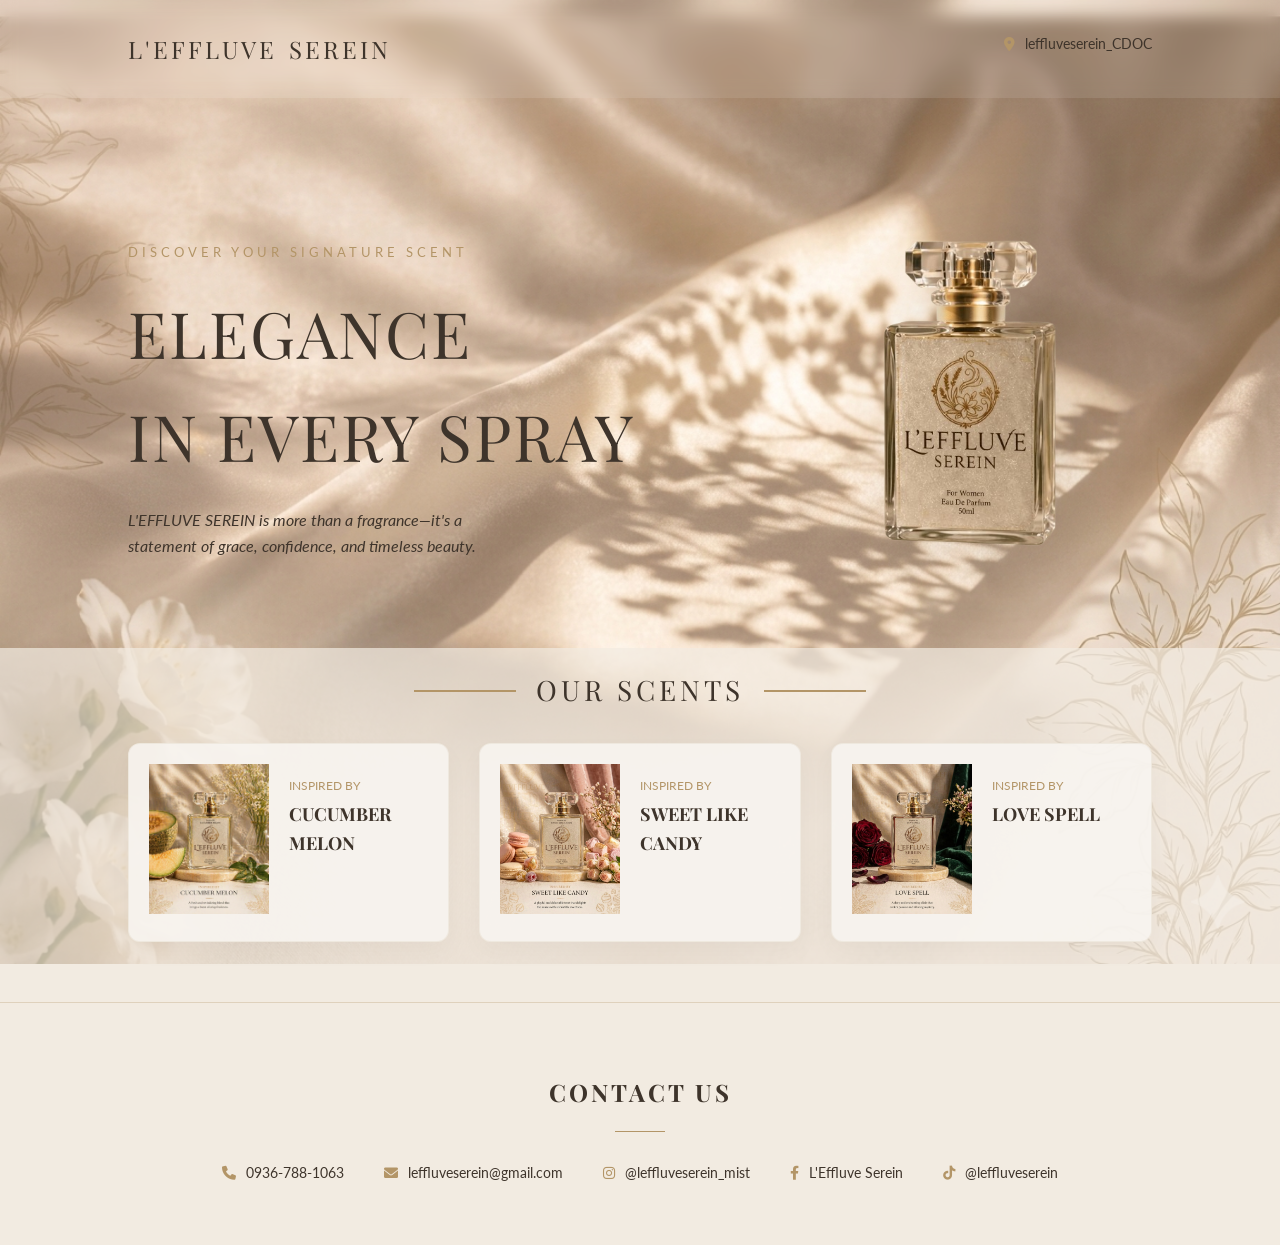
==== perf.html @ 33e323e4 "Add files via upload" ====
<!DOCTYPE html>
<html lang="en">
<head>
    <meta charset="UTF-8">
    <meta name="viewport" content="width=device-width, initial-scale=1.0">
    <title>L'EFFLUVE SEREIN | Elegance in Every Spray</title>
    
    <link rel="stylesheet" href="style.css">
    <link href="https://fonts.googleapis.com/css2?family=Playfair+Display:ital,wght@0,400;0,700;1,400&family=Lato:wght@300;400&display=swap" rel="stylesheet">
    <link rel="stylesheet" href="https://cdnjs.cloudflare.com/ajax/libs/font-awesome/6.0.0/css/all.min.css">
</head>
<body>

    <header>
        <div class="logo">L'EFFLUVE <span>SEREIN</span></div>
        <div class="contact-item">
            <i class="fa-solid fa-location-dot"></i>
            <a href="https://www.google.com/maps/place/L'EFFLUVE+SEREIN" target="_blank">leffluveserein_CDOC</a>
        </div>
    </header>

    <section class="hero">
        <div class="hero-content">
            <p class="subtitle">DISCOVER YOUR SIGNATURE SCENT</p>
            <h1>ELEGANCE <br> IN EVERY SPRAY</h1>
            <p class="description">L'EFFLUVE SEREIN is more than a fragrance—it's a statement of grace, confidence, and timeless beauty.</p>
        </div>
        <div class="hero-image">
            <img src="signaturescent.png.png" alt="Signature Scent">
        </div>
    </section>

    <section class="scents-section">
    <div class="section-title">
        <hr> <span>OUR SCENTS</span> <hr>
    </div>
    
    <div class="scents-grid">
        <div class="product-card">
            <div class="product-img">
                <img src="cucumbermelon.png.png" alt="Cucumber Melon">
            </div>
            <div class="product-info">
                <p class="inspired">INSPIRED BY</p>
                <h3>CUCUMBER MELON</h3>
            </div>
            <div class="product-overlay">
                <div class="overlay-content">
                    <h3>CUCUMBER MELON</h3>
                    <div class="footer-line" style="background: var(--text-gold); width: 30px; margin: 10px auto;"></div>
                    <p>A fresh and revitalizing blend that brings a burst of crisp freshness. This scent captures the essence of summer with cool cucumber and sweet honeydew.</p>
                </div>
            </div>
        </div>

        <div class="product-card">
            <div class="product-img">
                <img src="sweetlikecandy.png.png" alt="Sweet Like Candy">
            </div>
            <div class="product-info">
                <p class="inspired">INSPIRED BY</p>
                <h3>SWEET LIKE CANDY</h3>
            </div>
            <div class="product-overlay">
                <div class="overlay-content">
                    <h3>SWEET LIKE CANDY</h3>
                    <div class="footer-line" style="background: var(--text-gold); width: 30px; margin: 10px auto;"></div>
                    <p>A playful and sweet fragrance that delights the senses with a soft, feminine touch. Notes of sugar-frosted blackberries and fluffy marshmallow.</p>
                </div>
            </div>
        </div>

        <div class="product-card">
            <div class="product-img">
                <img src="lovespell.png.png" alt="Love Spell">
            </div>
            <div class="product-info">
                <p class="inspired">INSPIRED BY</p>
                <h3>LOVE SPELL</h3>
            </div>
            <div class="product-overlay">
                <div class="overlay-content">
                    <h3>LOVE SPELL</h3>
                    <div class="footer-line" style="background: var(--text-gold); width: 30px; margin: 10px auto;"></div>
                    <p>A romantic and enchanting scent that leaves a lasting impression. Infused with cherry blossom, fresh peach, and white jasmine for ultimate elegance.</p>
                </div>
            </div>
        </div>
    </div>
</section>

<footer class="contact-section">
    <h2>CONTACT US</h2>
    <div class="footer-line"></div>
    <div class="contact-links">
        <div class="contact-item">
            <i class="fa-solid fa-phone"></i>
            <a href="tel:09367881063">0936-788-1063</a>
        </div>
        
        <div class="contact-item">
            <i class="fa-solid fa-envelope"></i>
            <a href="mailto:leffluveserein@gmail.com">leffluveserein@gmail.com</a>
        </div>
        
        <div class="contact-item">
            <i class="fa-brands fa-instagram"></i>
            <a href="https://www.instagram.com/leffluveserein_mist" target="_blank">@leffluveserein_mist</a>
        </div>
        
        <div class="contact-item">
            <i class="fa-brands fa-facebook-f"></i>
            <a href="https://www.facebook.com/profile.php?id=61570688556205" target="_blank">L'Effluve Serein</a>
        </div>

        <div class="contact-item">
            <i class="fa-brands fa-tiktok"></i>
            <a href="https://www.tiktok.com/@l.effluve.serein1" target="_blank">@leffluveserein</a>
        </div>
    </div>
</footer>
    <script src="script.js"></script>
</body>
</html>
---- style.css ----
:root {
    --text-gold: #B39567;
    --text-dark: #3E342B;
    /* Softened background colors to allow the silk texture to show through */
    --bg-overlay: rgba(242, 235, 225, 0.7); 
    --card-bg: rgba(248, 244, 240, 0.9);
}

body {
    margin: 0;
    padding: 0;
    font-family: 'Lato', sans-serif;
    color: var(--text-dark);
    line-height: 1.6;

    /* BACKGROUND IMAGE INTEGRATION */
    background-image: url('bgphoto.png.png'); 
    background-size: cover;
    background-position: center;
    background-attachment: fixed; 
    background-repeat: no-repeat;
    background-color: #F2EBE1; 
}

/* --- OPENING ANIMATION KEYFRAMES --- */
@keyframes fadeInUp {
    from {
        opacity: 0;
        transform: translateY(30px);
    }
    to {
        opacity: 1;
        transform: translateY(0);
    }
}

@keyframes fadeInRight {
    from {
        opacity: 0;
        transform: translateX(50px);
    }
    to {
        opacity: 1;
        transform: translateX(0);
    }
}

@keyframes float {
    0% { transform: translateY(0px); }
    50% { transform: translateY(-15px); }
    100% { transform: translateY(0px); }
}

/* Header */
header {
    display: flex;
    justify-content: space-between;
    align-items: center;
    padding: 30px 10%;
    background: rgba(255, 255, 255, 0.1);
    backdrop-filter: blur(8px);
    -webkit-backdrop-filter: blur(8px);
}

/* Applying Opening Animation to Header elements */
.logo {
    display: flex;
    align-items: center;
    gap: 12px;
    font-family: 'Playfair Display', serif;
    font-size: 24px;
    letter-spacing: 3px;
    opacity: 0;
    animation: fadeInUp 0.8s ease forwards;
    animation-delay: 0.2s;
}

.logo-emblem {
    height: 45px;
    width: auto;
}

nav a {
    text-decoration: none;
    color: var(--text-dark);
    margin-left: 30px;
    font-size: 14px;
    letter-spacing: 1px;
    opacity: 0;
    animation: fadeInUp 0.8s ease forwards;
}

/* Staggering Nav Links */
nav a:nth-child(1) { animation-delay: 0.3s; }
nav a:nth-child(2) { animation-delay: 0.4s; }

/* Hero Section - UPDATED SPACING */
.hero {
    display: flex;
    align-items: center;
    padding: 40px 10% 0 10%; 
    min-height: 60vh; 
}

.hero-content {
    flex: 1;
}

/* Applying Staggered Entrance to Hero Content */
.subtitle {
    color: var(--text-gold);
    letter-spacing: 4px;
    font-size: 13px;
    display: block;
    opacity: 0;
    animation: fadeInUp 0.8s ease forwards;
    animation-delay: 0.6s;
}

.hero-content h1 {
    font-family: 'Playfair Display', serif;
    font-size: 64px;
    font-weight: 400;
    margin: 20px 0;
    letter-spacing: 2px;
    opacity: 0;
    animation: fadeInUp 0.8s ease forwards;
    animation-delay: 0.8s;
}

.description {
    max-width: 400px;
    margin-bottom: 30px;
    font-style: italic;
    opacity: 0;
    animation: fadeInUp 0.8s ease forwards;
    animation-delay: 1s;
}

.btn-primary {
    background-color: var(--text-gold);
    color: white;
    border: none;
    padding: 12px 25px;
    cursor: pointer;
    font-family: 'Lato', sans-serif;
    letter-spacing: 1px;
    transition: 0.3s;
    opacity: 0;
    animation: fadeInUp 0.8s ease forwards;
    animation-delay: 1.2s;
}

.btn-primary:hover {
    background-color: #8f7752;
}

.hero-image {
    flex: 1;
    text-align: right;
    opacity: 0;
    animation: fadeInRight 1.2s ease forwards;
    animation-delay: 0.5s;
}

.hero-image img {
    max-width: 70%;
    filter: drop-shadow(20px 20px 40px rgba(0,0,0,0.1));
    /* Luxury Floating Effect */
    animation: float 4s ease-in-out infinite;
}

/* Our Scents Section - UPDATED TO PULL ABOVE */
.scents-section {
    padding: 20px 10% 60px 10%; 
    background-color: var(--bg-overlay);
    margin-top: -30px; 
}

.section-title {
    display: flex;
    align-items: center;
    justify-content: center;
    margin-bottom: 30px; 
}

.section-title hr {
    flex: 1;
    border: 0.5px solid var(--text-gold);
    max-width: 100px;
    margin: 0 20px;
}

.section-title span {
    font-family: 'Playfair Display', serif;
    font-size: 28px;
    letter-spacing: 4px;
}

.scents-grid {
    display: grid;
    grid-template-columns: repeat(auto-fit, minmax(300px, 1fr));
    gap: 30px;
}

/* --- AUTOMATIC HOVER OVERLAY CODE --- */
.product-card {
    background: var(--card-bg);
    position: relative; 
    overflow: hidden;   
    display: flex;
    padding: 20px;
    border-radius: 12px;
    box-shadow: 0 10px 25px rgba(0,0,0,0.03);
    border: 1px solid rgba(179, 149, 103, 0.1);
    cursor: pointer;
    transition: transform 0.3s ease;
}

.product-card:hover {
    transform: translateY(-5px);
}

.product-img img {
    width: 120px;
    height: auto;
}

.product-info {
    padding-left: 20px;
}

.inspired {
    color: var(--text-gold);
    font-size: 12px;
    margin-bottom: 5px;
}

.product-info h3 {
    font-family: 'Playfair Display', serif;
    font-size: 18px;
    margin: 5px 0;
}

/* The Hover Overlay */
.product-overlay {
    position: absolute;
    top: 0;
    left: 0;
    width: 100%;
    height: 100%;
    background: rgba(62, 52, 43, 0.95);
    backdrop-filter: blur(8px);
    display: flex;
    align-items: center;
    justify-content: center;
    padding: 25px;
    box-sizing: border-box;
    text-align: center;
    opacity: 0;
    transform: translateY(10px);
    transition: all 0.4s ease-in-out;
}

.product-card:hover .product-overlay {
    opacity: 1;
    transform: translateY(0);
}

.overlay-content h3 {
    font-family: 'Playfair Display', serif;
    color: var(--text-gold);
    font-size: 20px;
    margin-bottom: 10px;
}

.overlay-content p {
    color: #fff;
    font-size: 13px;
    line-height: 1.5;
}

/* Footer / Contact */
.contact-section {
    padding: 50px 10%;
    text-align: center;
    background-color: rgba(242, 235, 225, 0.9);
    border-top: 1px solid rgba(179, 149, 103, 0.3);
}

.contact-section h2 {
    font-family: 'Playfair Display', serif;
    letter-spacing: 3px;
}

.footer-line {
    width: 50px;
    height: 1px;
    background: var(--text-gold);
    margin: 20px auto;
}

.contact-links {
    display: flex;
    justify-content: center;
    flex-wrap: wrap;
    gap: 40px;
    margin-top: 30px;
}

.contact-item {
    display: flex;
    align-items: center;
    justify-content: center;
    gap: 10px;
    font-size: 14px;
    margin-bottom: 10px;
}

.contact-item i { color: var(--text-gold); }

.contact-item a {
    text-decoration: none; 
    color: inherit;       
    transition: 0.3s;     
}

.contact-item a:hover {
    color: var(--text-gold); 
}

/* Responsive Adjustments */
@media (max-width: 768px) {
    .hero { flex-direction: column; text-align: center; }
    .hero-content h1 { font-size: 40px; }
    .hero-image { margin-top: 40px; }
    .hero-image img { max-width: 100%; }
    .product-card { flex-direction: column; align-items: center; text-align: center; }
    .product-info { padding-left: 0; padding-top: 15px; }
    .scents-section { margin-top: 0; }
}
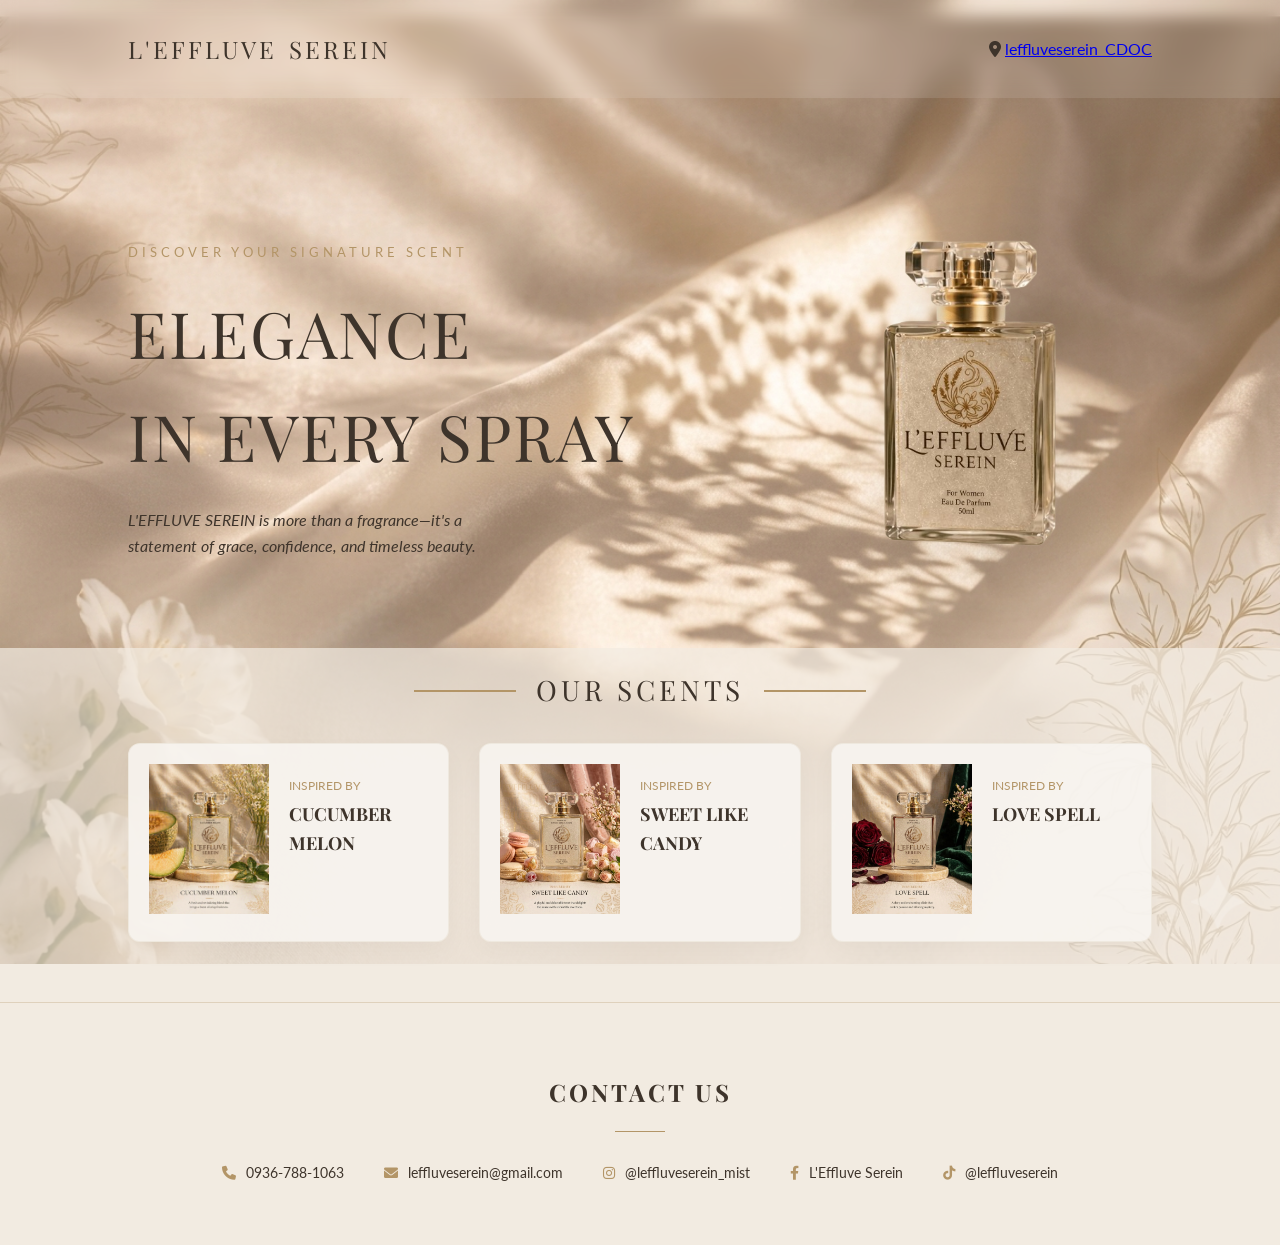
==== commit bd0dde18: "perf.html" ====
--- a/perf.html
+++ b/perf.html
@@ -13,7 +13,7 @@
 
     <header>
         <div class="logo">L'EFFLUVE <span>SEREIN</span></div>
-        <div class="contact-item">
+        <div class="location-item">
             <i class="fa-solid fa-location-dot"></i>
             <a href="https://www.google.com/maps/place/L'EFFLUVE+SEREIN" target="_blank">leffluveserein_CDOC</a>
         </div>
@@ -121,4 +121,4 @@
 </footer>
     <script src="script.js"></script>
 </body>
-</html>+</html>
--- a/style.css
+++ b/style.css
@@ -330,12 +330,72 @@
 }
 
 /* Responsive Adjustments */
+/* --- MOBILE RESPONSIVENESS --- */
 @media (max-width: 768px) {
-    .hero { flex-direction: column; text-align: center; }
-    .hero-content h1 { font-size: 40px; }
-    .hero-image { margin-top: 40px; }
-    .hero-image img { max-width: 100%; }
-    .product-card { flex-direction: column; align-items: center; text-align: center; }
-    .product-info { padding-left: 0; padding-top: 15px; }
-    .scents-section { margin-top: 0; }
-}+    
+    /* 1. Header & Navigation */
+    header {
+        flex-direction: column; /* Stack logo above nav */
+        padding: 20px 5%;
+        gap: 15px;
+    }
+    
+    nav a {
+        margin: 0 10px; /* Bring links closer together */
+        font-size: 12px;
+    }
+
+    /* 2. Hero Section (Elegance in Every Spray) */
+    .hero {
+        flex-direction: column-reverse; /* Put the bottle above the text on mobile */
+        text-align: center;
+        padding-top: 20px;
+    }
+
+    .hero-content h1 {
+        font-size: 38px; /* Shrink title so it fits on one screen */
+        margin: 10px 0;
+    }
+
+    .description {
+        margin: 0 auto 20px auto; /* Center the description */
+        font-size: 14px;
+    }
+
+    .hero-image {
+        text-align: center;
+        margin-bottom: 30px;
+    }
+
+    .hero-image img {
+        max-width: 60%; /* Make bottle slightly smaller for mobile */
+    }
+
+    /* 3. Our Scents Grid */
+    .scents-section {
+        padding: 40px 5%;
+        margin-top: 0; /* Remove negative margin on small screens */
+    }
+
+    .scents-grid {
+        grid-template-columns: 1fr; /* Force one scent per row */
+        gap: 20px;
+    }
+
+    .product-card {
+        flex-direction: column; /* Image on top of text */
+        align-items: center;
+        text-align: center;
+    }
+
+    .product-info {
+        padding-left: 0;
+        padding-top: 15px;
+    }
+
+    /* 4. Contact/Footer */
+    .contact-links {
+        flex-direction: column;
+        gap: 20px;
+    }
+}
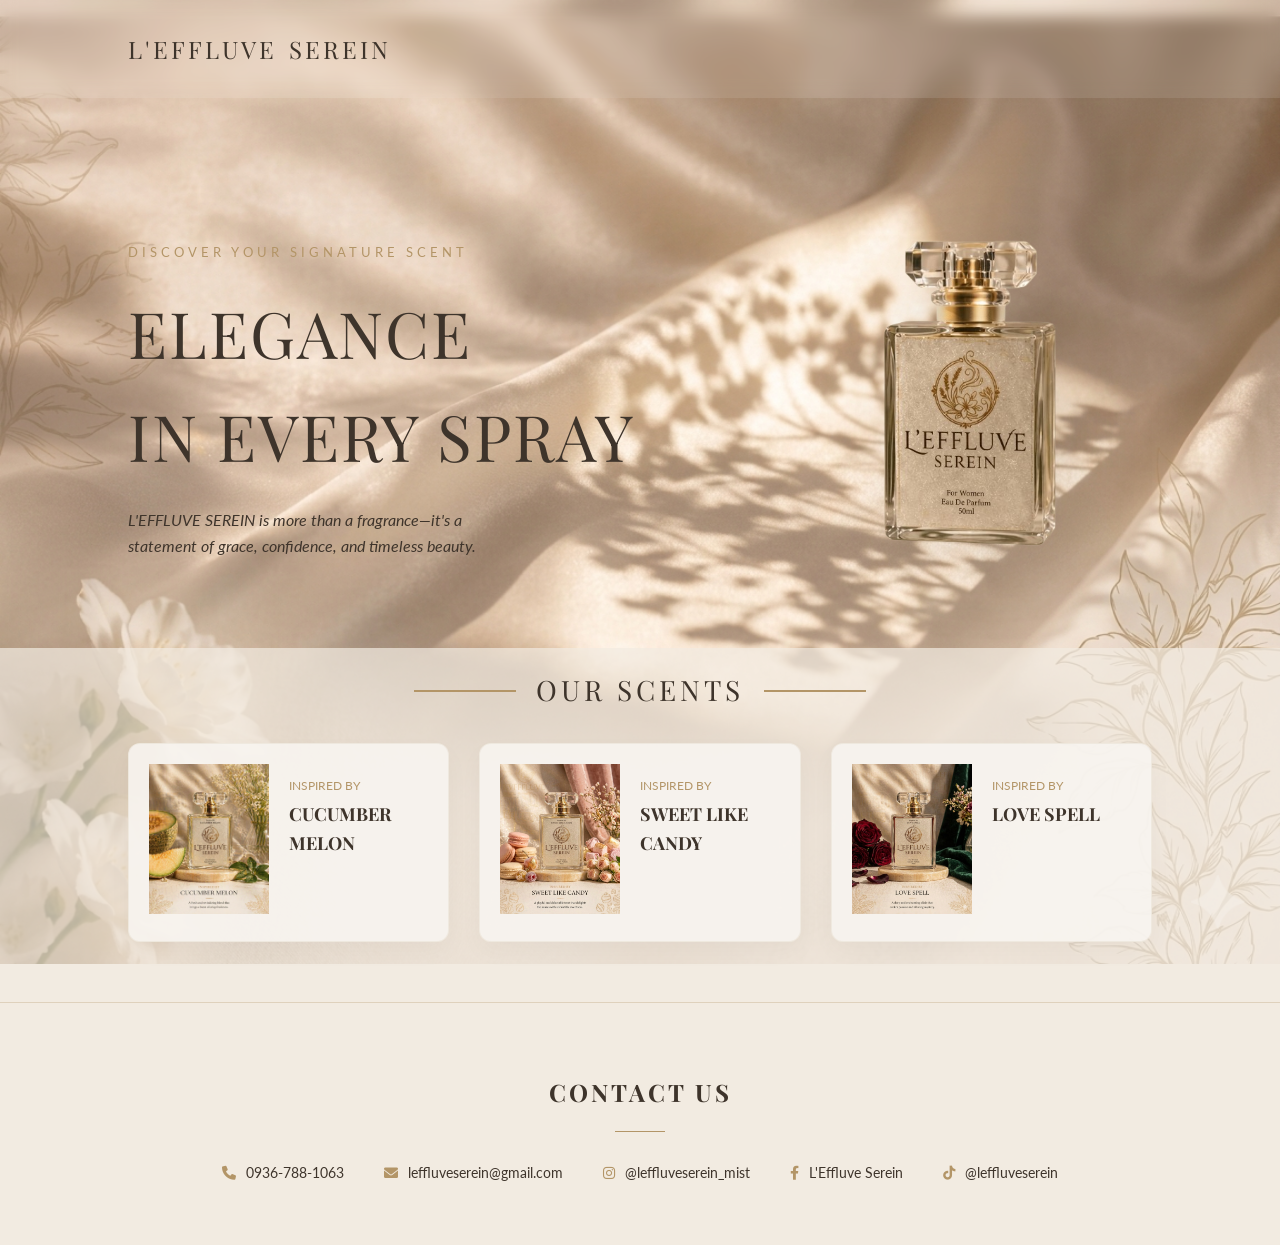
==== commit 09022973: "index.html" ====
--- a/perf.html
+++ b/perf.html
@@ -13,10 +13,6 @@
 
     <header>
         <div class="logo">L'EFFLUVE <span>SEREIN</span></div>
-        <div class="location-item">
-            <i class="fa-solid fa-location-dot"></i>
-            <a href="https://www.google.com/maps/place/L'EFFLUVE+SEREIN" target="_blank">leffluveserein_CDOC</a>
-        </div>
     </header>
 
     <section class="hero">
